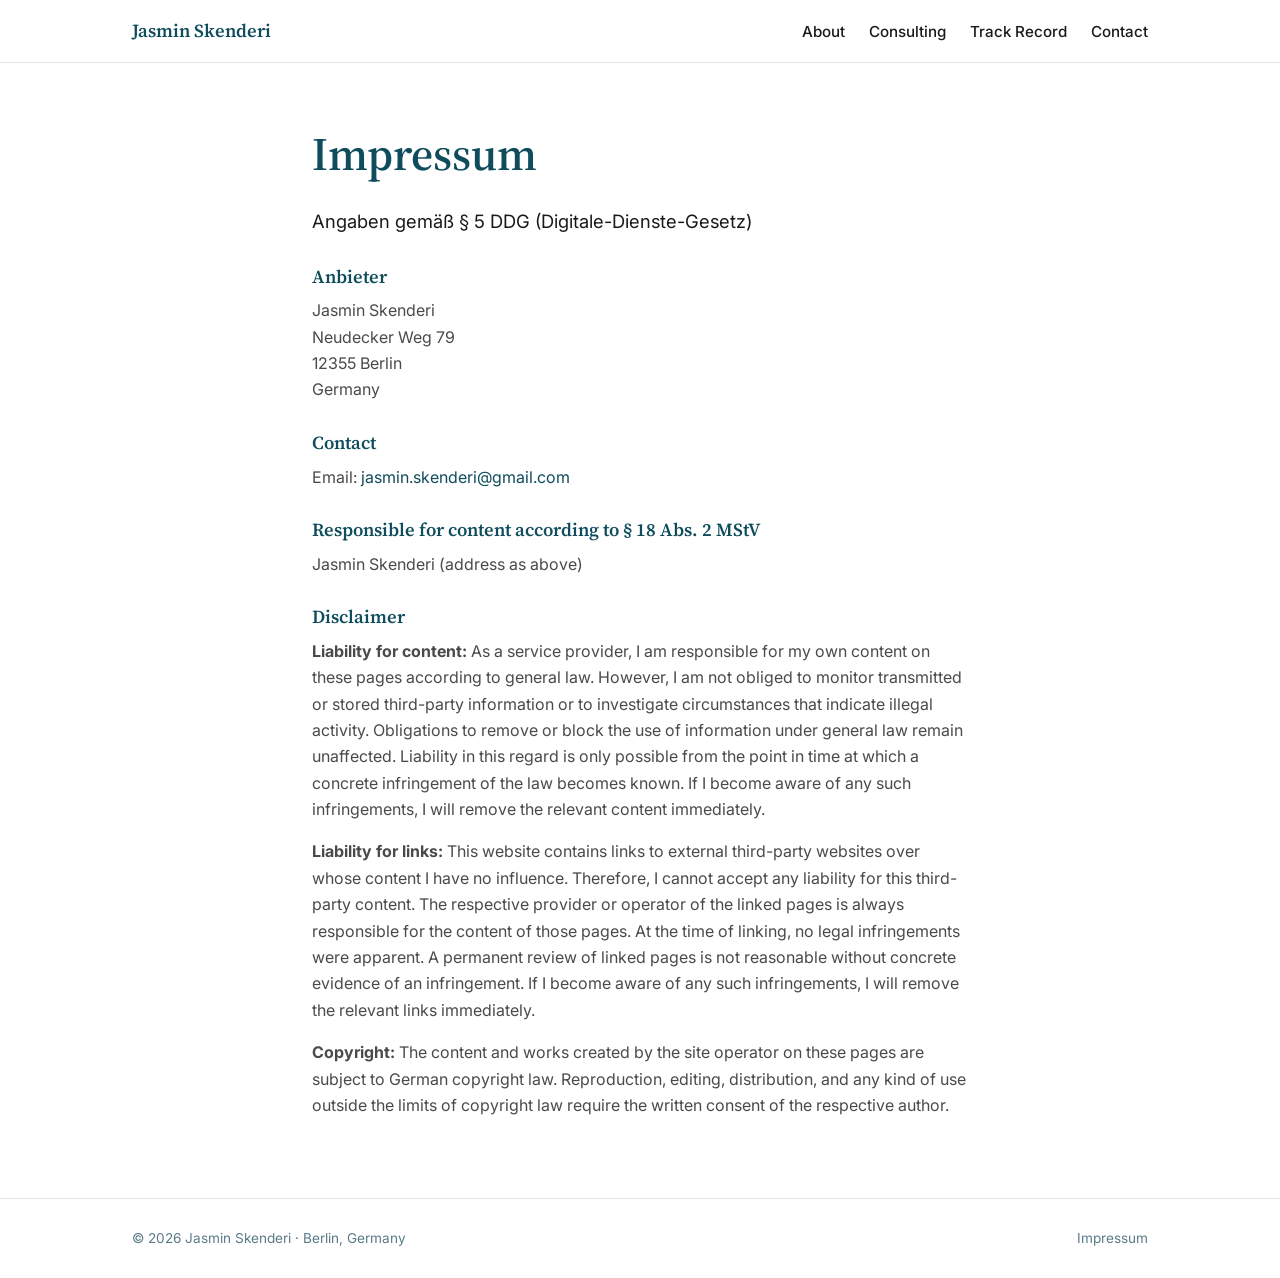
==== impressum.html @ f7e4e751 "Add Impressum page and working contact form - Impressum: required legal notice under German DDG (for" ====
<!DOCTYPE html>
<html lang="en">
<head>
<meta charset="UTF-8">
<meta name="viewport" content="width=device-width, initial-scale=1.0">
<title>Impressum — Jasmin Skenderi</title>
<meta name="robots" content="noindex">
<link rel="preconnect" href="https://fonts.googleapis.com">
<link rel="preconnect" href="https://fonts.gstatic.com" crossorigin>
<link href="https://fonts.googleapis.com/css2?family=Source+Serif+4:wght@500;600;700&family=Inter:wght@400;500;600;700&display=swap" rel="stylesheet">
<link rel="stylesheet" href="style.css">
</head>
<body>

<header class="site-header">
  <div class="wrap header-inner">
    <a href="index.html" class="brand">Jasmin Skenderi</a>
    <nav class="nav">
      <a href="index.html#about">About</a>
      <a href="index.html#services">Consulting</a>
      <a href="index.html#track-record">Track Record</a>
      <a href="index.html#contact">Contact</a>
    </nav>
  </div>
</header>

<main>
  <section class="section">
    <div class="wrap legal-wrap">
      <h1>Impressum</h1>
      <p class="lede">Angaben gem&auml;&szlig; &sect; 5 DDG (Digitale-Dienste-Gesetz)</p>

      <h3>Anbieter</h3>
      <p>
        Jasmin Skenderi<br>
        Neudecker Weg 79<br>
        12355 Berlin<br>
        Germany
      </p>

      <h3>Contact</h3>
      <p>
        Email: <a href="mailto:jasmin.skenderi@gmail.com">jasmin.skenderi@gmail.com</a>
      </p>

      <h3>Responsible for content according to &sect; 18 Abs. 2 MStV</h3>
      <p>Jasmin Skenderi (address as above)</p>

      <h3>Disclaimer</h3>
      <p><strong>Liability for content:</strong> As a service provider, I am responsible for my own content on these pages according to general law. However, I am not obliged to monitor transmitted or stored third-party information or to investigate circumstances that indicate illegal activity. Obligations to remove or block the use of information under general law remain unaffected. Liability in this regard is only possible from the point in time at which a concrete infringement of the law becomes known. If I become aware of any such infringements, I will remove the relevant content immediately.</p>
      <p><strong>Liability for links:</strong> This website contains links to external third-party websites over whose content I have no influence. Therefore, I cannot accept any liability for this third-party content. The respective provider or operator of the linked pages is always responsible for the content of those pages. At the time of linking, no legal infringements were apparent. A permanent review of linked pages is not reasonable without concrete evidence of an infringement. If I become aware of any such infringements, I will remove the relevant links immediately.</p>
      <p><strong>Copyright:</strong> The content and works created by the site operator on these pages are subject to German copyright law. Reproduction, editing, distribution, and any kind of use outside the limits of copyright law require the written consent of the respective author.</p>
    </div>
  </section>
</main>

<footer class="site-footer">
  <div class="wrap footer-inner">
    <p>&copy; <span id="year"></span> Jasmin Skenderi &middot; Berlin, Germany</p>
    <a href="impressum.html">Impressum</a>
  </div>
</footer>

<script>
  document.getElementById('year').textContent = new Date().getFullYear();
</script>

</body>
</html>
---- style.css ----
:root {
  --accent: #0F4C5C;
  --accent-light: #5B7B8A;
  --accent-pale: #EAF1F2;
  --ink: #1A1A1A;
  --ink-soft: #4A4A4A;
  --bg: #FFFFFF;
  --bg-alt: #F7F9FA;
  --rule: #DCE4E6;
  --serif: 'Source Serif 4', Georgia, serif;
  --sans: 'Inter', -apple-system, BlinkMacSystemFont, 'Segoe UI', sans-serif;
}

* { box-sizing: border-box; }

html { scroll-behavior: smooth; }

body {
  margin: 0;
  font-family: var(--sans);
  color: var(--ink);
  background: var(--bg);
  line-height: 1.65;
}

.wrap {
  max-width: 1080px;
  margin: 0 auto;
  padding: 0 32px;
}

img { max-width: 100%; display: block; }

a { color: var(--accent); text-decoration: none; }
a:hover { text-decoration: underline; }

h1, h2, h3 {
  font-family: var(--serif);
  color: var(--accent);
  line-height: 1.2;
  margin: 0 0 0.5em;
}

h1 { font-size: clamp(2rem, 4vw, 2.9rem); font-weight: 600; }
h2 { font-size: clamp(1.5rem, 3vw, 2rem); font-weight: 600; margin-bottom: 1em; }
h3 { font-size: 1.15rem; font-weight: 600; }

p { margin: 0 0 1em; color: var(--ink-soft); }
p.lede { font-size: 1.15rem; color: var(--ink); }

/* Header */
.site-header {
  position: sticky;
  top: 0;
  background: rgba(255,255,255,0.92);
  backdrop-filter: blur(6px);
  border-bottom: 1px solid var(--rule);
  z-index: 10;
}
.header-inner {
  display: flex;
  flex-wrap: wrap;
  align-items: center;
  justify-content: space-between;
  row-gap: 8px;
  padding-top: 16px;
  padding-bottom: 16px;
}
.brand {
  font-family: var(--serif);
  font-weight: 600;
  font-size: 1.15rem;
  color: var(--accent);
}
.brand:hover { text-decoration: none; }
.nav {
  display: flex;
  flex-wrap: wrap;
  gap: 8px 24px;
}
.nav a {
  color: var(--ink);
  font-size: 0.95rem;
  font-weight: 500;
}
.nav a:hover { color: var(--accent); text-decoration: none; }

/* Hero */
.hero { padding: 72px 0 64px; }
.hero-inner {
  display: grid;
  grid-template-columns: 1.4fr 1fr;
  gap: 56px;
  align-items: center;
}
.eyebrow {
  text-transform: uppercase;
  letter-spacing: 0.08em;
  font-size: 0.8rem;
  font-weight: 600;
  color: var(--accent-light);
  margin-bottom: 14px;
}
.hero-sub { font-size: 1.08rem; margin-top: 20px; }
.hero-photo img {
  border-radius: 16px;
  box-shadow: 0 12px 32px rgba(15, 76, 92, 0.18);
}

.cta-row { display: flex; gap: 14px; margin-top: 28px; flex-wrap: wrap; }
.btn {
  display: inline-block;
  padding: 12px 24px;
  border-radius: 8px;
  font-weight: 600;
  font-size: 0.95rem;
}
.btn:hover { text-decoration: none; }
.btn-primary {
  background: var(--accent);
  color: #fff;
}
.btn-primary:hover { background: #0c3c48; }
.btn-secondary {
  background: transparent;
  color: var(--accent);
  border: 1.5px solid var(--accent);
}
.btn-secondary:hover { background: var(--accent-pale); }

/* Sections */
.section { padding: 64px 0; }
.section-alt { background: var(--bg-alt); }

/* Services cards */
.cards {
  display: grid;
  grid-template-columns: repeat(auto-fit, minmax(260px, 1fr));
  gap: 24px;
}
.card {
  background: #fff;
  border: 1px solid var(--rule);
  border-radius: 12px;
  padding: 28px;
}
.card h3 { color: var(--accent); }
.card p { margin-bottom: 0; font-size: 0.96rem; }

/* Stats */
.stats {
  display: grid;
  grid-template-columns: repeat(auto-fit, minmax(200px, 1fr));
  gap: 32px;
}
.stat { text-align: left; }
.stat-num {
  display: block;
  font-family: var(--serif);
  font-size: 2.6rem;
  font-weight: 700;
  color: var(--accent);
  line-height: 1;
  margin-bottom: 8px;
}
.stat-label { color: var(--ink-soft); font-size: 0.95rem; }

/* Contact */
.contact-wrap { text-align: left; }
.contact-form {
  margin-top: 32px;
  max-width: 560px;
  display: flex;
  flex-direction: column;
  gap: 18px;
}
.form-row {
  display: grid;
  grid-template-columns: 1fr 1fr;
  gap: 18px;
}
.contact-form label {
  display: flex;
  flex-direction: column;
  gap: 6px;
  font-size: 0.9rem;
  font-weight: 600;
  color: var(--ink);
}
.contact-form input,
.contact-form textarea {
  font-family: var(--sans);
  font-size: 0.95rem;
  font-weight: 400;
  padding: 10px 12px;
  border: 1.5px solid var(--rule);
  border-radius: 8px;
  background: #fff;
  color: var(--ink);
  resize: vertical;
}
.contact-form input:focus,
.contact-form textarea:focus {
  outline: none;
  border-color: var(--accent-light);
}
.contact-form button { align-self: flex-start; border: none; cursor: pointer; }
.contact-alt { margin-top: 32px; margin-bottom: 0; font-size: 0.9rem; }
.contact-links { display: flex; gap: 14px; margin-top: 10px; flex-wrap: wrap; }

@media (max-width: 600px) {
  .form-row { grid-template-columns: 1fr; }
}

/* Legal pages */
.legal-wrap { max-width: 720px; }
.legal-wrap h3 { margin-top: 1.6em; }

/* Footer */
.site-footer {
  border-top: 1px solid var(--rule);
  padding: 28px 0;
}
.footer-inner {
  display: flex;
  justify-content: space-between;
  align-items: center;
  flex-wrap: wrap;
  gap: 8px;
}
.site-footer p { margin: 0; font-size: 0.85rem; color: var(--accent-light); }
.site-footer a { font-size: 0.85rem; color: var(--accent-light); }

/* Responsive */
@media (max-width: 760px) {
  .hero-inner { grid-template-columns: 1fr; }
  .hero-photo { max-width: 220px; margin: 0 auto; }
  .nav { gap: 6px 14px; }
  .nav a { font-size: 0.88rem; }
}
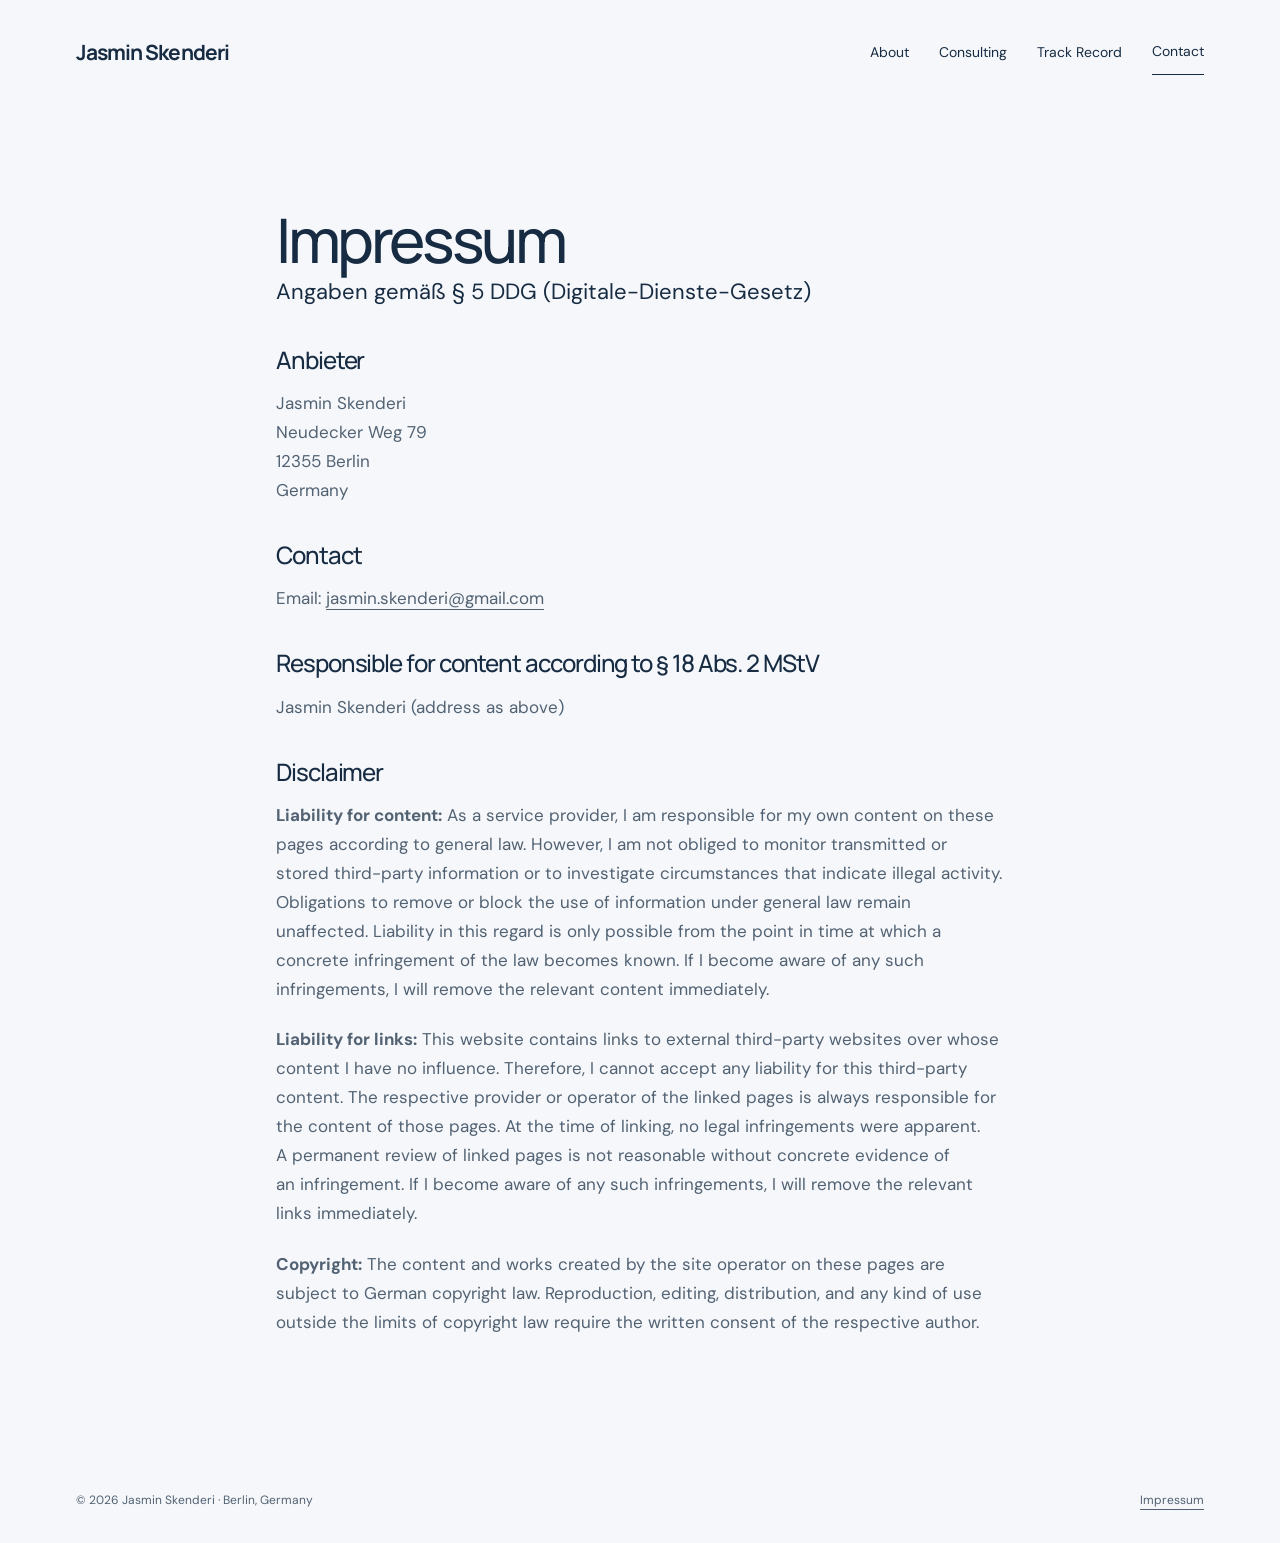
==== commit 4f4c6ad3: "Redesign consulting website and remove homepage email link" ====
--- a/impressum.html
+++ b/impressum.html
@@ -3,19 +3,21 @@
 <head>
 <meta charset="UTF-8">
 <meta name="viewport" content="width=device-width, initial-scale=1.0">
+<meta name="theme-color" content="#f5f7fa">
 <title>Impressum — Jasmin Skenderi</title>
 <meta name="robots" content="noindex">
 <link rel="preconnect" href="https://fonts.googleapis.com">
 <link rel="preconnect" href="https://fonts.gstatic.com" crossorigin>
-<link href="https://fonts.googleapis.com/css2?family=Source+Serif+4:wght@500;600;700&family=Inter:wght@400;500;600;700&display=swap" rel="stylesheet">
+<link href="https://fonts.googleapis.com/css2?family=DM+Sans:wght@400;500;600;700&family=Manrope:wght@400;500;600;700&display=swap" rel="stylesheet">
 <link rel="stylesheet" href="style.css">
 </head>
 <body>
+<a class="skip-link" href="#main">Skip to content</a>
 
 <header class="site-header">
   <div class="wrap header-inner">
     <a href="index.html" class="brand">Jasmin Skenderi</a>
-    <nav class="nav">
+    <nav class="nav" aria-label="Main navigation">
       <a href="index.html#about">About</a>
       <a href="index.html#services">Consulting</a>
       <a href="index.html#track-record">Track Record</a>
@@ -24,13 +26,13 @@
   </div>
 </header>
 
-<main>
+<main id="main">
   <section class="section">
     <div class="wrap legal-wrap">
       <h1>Impressum</h1>
       <p class="lede">Angaben gem&auml;&szlig; &sect; 5 DDG (Digitale-Dienste-Gesetz)</p>
 
-      <h3>Anbieter</h3>
+      <h2>Anbieter</h2>
       <p>
         Jasmin Skenderi<br>
         Neudecker Weg 79<br>
@@ -38,15 +40,15 @@
         Germany
       </p>
 
-      <h3>Contact</h3>
+      <h2>Contact</h2>
       <p>
         Email: <a href="mailto:jasmin.skenderi@gmail.com">jasmin.skenderi@gmail.com</a>
       </p>
 
-      <h3>Responsible for content according to &sect; 18 Abs. 2 MStV</h3>
+      <h2>Responsible for content according to &sect; 18 Abs. 2 MStV</h2>
       <p>Jasmin Skenderi (address as above)</p>
 
-      <h3>Disclaimer</h3>
+      <h2>Disclaimer</h2>
       <p><strong>Liability for content:</strong> As a service provider, I am responsible for my own content on these pages according to general law. However, I am not obliged to monitor transmitted or stored third-party information or to investigate circumstances that indicate illegal activity. Obligations to remove or block the use of information under general law remain unaffected. Liability in this regard is only possible from the point in time at which a concrete infringement of the law becomes known. If I become aware of any such infringements, I will remove the relevant content immediately.</p>
       <p><strong>Liability for links:</strong> This website contains links to external third-party websites over whose content I have no influence. Therefore, I cannot accept any liability for this third-party content. The respective provider or operator of the linked pages is always responsible for the content of those pages. At the time of linking, no legal infringements were apparent. A permanent review of linked pages is not reasonable without concrete evidence of an infringement. If I become aware of any such infringements, I will remove the relevant links immediately.</p>
       <p><strong>Copyright:</strong> The content and works created by the site operator on these pages are subject to German copyright law. Reproduction, editing, distribution, and any kind of use outside the limits of copyright law require the written consent of the respective author.</p>
--- a/style.css
+++ b/style.css
@@ -1,240 +1,6 @@
-:root {
-  --accent: #0F4C5C;
-  --accent-light: #5B7B8A;
-  --accent-pale: #EAF1F2;
-  --ink: #1A1A1A;
-  --ink-soft: #4A4A4A;
-  --bg: #FFFFFF;
-  --bg-alt: #F7F9FA;
-  --rule: #DCE4E6;
-  --serif: 'Source Serif 4', Georgia, serif;
-  --sans: 'Inter', -apple-system, BlinkMacSystemFont, 'Segoe UI', sans-serif;
-}
-
-* { box-sizing: border-box; }
-
-html { scroll-behavior: smooth; }
-
-body {
-  margin: 0;
-  font-family: var(--sans);
-  color: var(--ink);
-  background: var(--bg);
-  line-height: 1.65;
-}
-
-.wrap {
-  max-width: 1080px;
-  margin: 0 auto;
-  padding: 0 32px;
-}
-
-img { max-width: 100%; display: block; }
-
-a { color: var(--accent); text-decoration: none; }
-a:hover { text-decoration: underline; }
-
-h1, h2, h3 {
-  font-family: var(--serif);
-  color: var(--accent);
-  line-height: 1.2;
-  margin: 0 0 0.5em;
-}
-
-h1 { font-size: clamp(2rem, 4vw, 2.9rem); font-weight: 600; }
-h2 { font-size: clamp(1.5rem, 3vw, 2rem); font-weight: 600; margin-bottom: 1em; }
-h3 { font-size: 1.15rem; font-weight: 600; }
-
-p { margin: 0 0 1em; color: var(--ink-soft); }
-p.lede { font-size: 1.15rem; color: var(--ink); }
-
-/* Header */
-.site-header {
-  position: sticky;
-  top: 0;
-  background: rgba(255,255,255,0.92);
-  backdrop-filter: blur(6px);
-  border-bottom: 1px solid var(--rule);
-  z-index: 10;
-}
-.header-inner {
-  display: flex;
-  flex-wrap: wrap;
-  align-items: center;
-  justify-content: space-between;
-  row-gap: 8px;
-  padding-top: 16px;
-  padding-bottom: 16px;
-}
-.brand {
-  font-family: var(--serif);
-  font-weight: 600;
-  font-size: 1.15rem;
-  color: var(--accent);
-}
-.brand:hover { text-decoration: none; }
-.nav {
-  display: flex;
-  flex-wrap: wrap;
-  gap: 8px 24px;
-}
-.nav a {
-  color: var(--ink);
-  font-size: 0.95rem;
-  font-weight: 500;
-}
-.nav a:hover { color: var(--accent); text-decoration: none; }
-
-/* Hero */
-.hero { padding: 72px 0 64px; }
-.hero-inner {
-  display: grid;
-  grid-template-columns: 1.4fr 1fr;
-  gap: 56px;
-  align-items: center;
-}
-.eyebrow {
-  text-transform: uppercase;
-  letter-spacing: 0.08em;
-  font-size: 0.8rem;
-  font-weight: 600;
-  color: var(--accent-light);
-  margin-bottom: 14px;
-}
-.hero-sub { font-size: 1.08rem; margin-top: 20px; }
-.hero-photo img {
-  border-radius: 16px;
-  box-shadow: 0 12px 32px rgba(15, 76, 92, 0.18);
-}
-
-.cta-row { display: flex; gap: 14px; margin-top: 28px; flex-wrap: wrap; }
-.btn {
-  display: inline-block;
-  padding: 12px 24px;
-  border-radius: 8px;
-  font-weight: 600;
-  font-size: 0.95rem;
-}
-.btn:hover { text-decoration: none; }
-.btn-primary {
-  background: var(--accent);
-  color: #fff;
-}
-.btn-primary:hover { background: #0c3c48; }
-.btn-secondary {
-  background: transparent;
-  color: var(--accent);
-  border: 1.5px solid var(--accent);
-}
-.btn-secondary:hover { background: var(--accent-pale); }
-
-/* Sections */
-.section { padding: 64px 0; }
-.section-alt { background: var(--bg-alt); }
-
-/* Services cards */
-.cards {
-  display: grid;
-  grid-template-columns: repeat(auto-fit, minmax(260px, 1fr));
-  gap: 24px;
-}
-.card {
-  background: #fff;
-  border: 1px solid var(--rule);
-  border-radius: 12px;
-  padding: 28px;
-}
-.card h3 { color: var(--accent); }
-.card p { margin-bottom: 0; font-size: 0.96rem; }
-
-/* Stats */
-.stats {
-  display: grid;
-  grid-template-columns: repeat(auto-fit, minmax(200px, 1fr));
-  gap: 32px;
-}
-.stat { text-align: left; }
-.stat-num {
-  display: block;
-  font-family: var(--serif);
-  font-size: 2.6rem;
-  font-weight: 700;
-  color: var(--accent);
-  line-height: 1;
-  margin-bottom: 8px;
-}
-.stat-label { color: var(--ink-soft); font-size: 0.95rem; }
-
-/* Contact */
-.contact-wrap { text-align: left; }
-.contact-form {
-  margin-top: 32px;
-  max-width: 560px;
-  display: flex;
-  flex-direction: column;
-  gap: 18px;
-}
-.form-row {
-  display: grid;
-  grid-template-columns: 1fr 1fr;
-  gap: 18px;
-}
-.contact-form label {
-  display: flex;
-  flex-direction: column;
-  gap: 6px;
-  font-size: 0.9rem;
-  font-weight: 600;
-  color: var(--ink);
-}
-.contact-form input,
-.contact-form textarea {
-  font-family: var(--sans);
-  font-size: 0.95rem;
-  font-weight: 400;
-  padding: 10px 12px;
-  border: 1.5px solid var(--rule);
-  border-radius: 8px;
-  background: #fff;
-  color: var(--ink);
-  resize: vertical;
-}
-.contact-form input:focus,
-.contact-form textarea:focus {
-  outline: none;
-  border-color: var(--accent-light);
-}
-.contact-form button { align-self: flex-start; border: none; cursor: pointer; }
-.contact-alt { margin-top: 32px; margin-bottom: 0; font-size: 0.9rem; }
-.contact-links { display: flex; gap: 14px; margin-top: 10px; flex-wrap: wrap; }
-
-@media (max-width: 600px) {
-  .form-row { grid-template-columns: 1fr; }
-}
-
-/* Legal pages */
-.legal-wrap { max-width: 720px; }
-.legal-wrap h3 { margin-top: 1.6em; }
-
-/* Footer */
-.site-footer {
-  border-top: 1px solid var(--rule);
-  padding: 28px 0;
-}
-.footer-inner {
-  display: flex;
-  justify-content: space-between;
-  align-items: center;
-  flex-wrap: wrap;
-  gap: 8px;
-}
-.site-footer p { margin: 0; font-size: 0.85rem; color: var(--accent-light); }
-.site-footer a { font-size: 0.85rem; color: var(--accent-light); }
-
-/* Responsive */
-@media (max-width: 760px) {
-  .hero-inner { grid-template-columns: 1fr; }
-  .hero-photo { max-width: 220px; margin: 0 auto; }
-  .nav { gap: 6px 14px; }
-  .nav a { font-size: 0.88rem; }
-}
+:root{--ink:#172c43;--muted:#526273;--blue:#254f9b;--paper:#f5f7fa;--line:#cbd4df;--sans:'DM Sans',sans-serif;--display:'Manrope',sans-serif;color-scheme:light}
+*{box-sizing:border-box}html{scroll-behavior:smooth;scroll-padding-top:32px}body{margin:0;background:var(--paper);color:var(--ink);font-family:var(--sans);font-size:17px;line-height:1.7;-webkit-tap-highlight-color:#cbd4df}.wrap{width:min(1240px,100%);margin:auto;padding-inline:56px}a{color:inherit;text-underline-offset:5px}a:hover{color:var(--blue)}button,a,input,textarea{touch-action:manipulation}:focus-visible{outline:3px solid var(--blue);outline-offset:5px}.skip-link{position:absolute;left:16px;top:-100px;padding:12px;background:white;z-index:100}.skip-link:focus{top:12px}h1,h2,h3{font-family:var(--display);line-height:1.15;font-weight:500;margin:0;text-wrap:balance}h1{font-size:clamp(42px,4.8vw,68px);letter-spacing:-.055em}h2{font-size:clamp(32px,3.4vw,46px);letter-spacing:-.045em}h3{font-size:22px;letter-spacing:-.025em}p{margin:0 0 22px;color:var(--muted);text-wrap:pretty}img{max-width:100%;display:block}.site-header{padding:30px 0}.header-inner{display:flex;justify-content:space-between;align-items:center;gap:24px}.brand{font-family:var(--display);font-size:21px;font-weight:700;text-decoration:none;letter-spacing:-.045em}.nav{display:flex;gap:30px;align-items:center}.nav a{text-decoration:none;font-size:14px;padding:10px 0}.nav a:last-child{border-bottom:1px solid var(--ink)}.hero{padding:62px 0 58px}.hero-inner{display:grid;grid-template-columns:1.65fr 1fr;gap:50px;align-items:center}.eyebrow{font-size:15px;color:var(--blue);margin-bottom:26px}.hero-sub{max-width:490px;font-size:19px;line-height:1.65;margin-top:28px}.hero-photo{margin:0;position:relative}.hero-photo img{width:100%;height:auto;border-radius:3px 3px 75px 3px}.portrait-caption{font-size:12px;line-height:1.5;margin:15px 0 0;color:var(--muted)}.cta-row{display:flex;align-items:center;flex-wrap:wrap;gap:26px;margin-top:32px}.btn{display:inline-flex;align-items:center;justify-content:center;min-height:48px;padding:12px 22px;font:500 15px var(--sans);text-decoration:none;border-radius:4px;cursor:pointer}.btn-primary{background:var(--blue);color:white;border:1px solid var(--blue)}.btn-primary:hover{background:var(--ink);color:white;border-color:var(--ink)}.btn-secondary{padding-inline:0;border-radius:0;border-bottom:1px solid var(--line)}.btn-secondary:hover{border-color:var(--blue)}.experience-strip{display:flex;gap:40px;padding-top:24px;padding-bottom:24px;border-top:1px solid var(--line);border-bottom:1px solid var(--line)}.experience-strip p{font-size:13px;margin:0;flex:1;color:var(--ink)}.experience-strip p:last-child{flex:1.6}.section{padding:100px 0}.section h2{margin-bottom:32px}.section-alt{background:#fff}#about>.wrap{display:grid;grid-template-columns:1fr 1.7fr;column-gap:70px}#about h2{grid-row:1/4}#about p{max-width:690px}.lede{font-size:22px;line-height:1.55;color:var(--ink)}.section-intro{max-width:520px;margin-bottom:48px}.cards{display:grid;grid-template-columns:1fr 1fr;column-gap:64px}.card{padding:28px 0 32px;border-top:1px solid var(--line)}.card h3{margin-bottom:16px}.card p{margin:0;font-size:16px;max-width:480px}.stats{display:grid;grid-template-columns:repeat(4,1fr);gap:40px;margin-top:45px}.stat-num{display:block;font-family:var(--display);font-size:44px;letter-spacing:-.05em;font-variant-numeric:tabular-nums;margin-bottom:12px}.stat-label{display:block;font-size:14px;line-height:1.65;color:var(--muted);max-width:220px}#contact{background:#e6ecf4}.contact-wrap{display:grid;grid-template-columns:1fr 1fr;gap:0 80px}.contact-wrap>h2{grid-column:1;grid-row:1}.contact-wrap>p:not(.contact-alt){grid-column:1;grid-row:2;max-width:420px}.contact-form{grid-column:2;grid-row:1/6;display:flex;flex-direction:column;gap:22px}.form-row{display:grid;grid-template-columns:1fr 1fr;gap:20px}.contact-form label{display:flex;flex-direction:column;gap:8px;font-size:14px}.contact-form input,.contact-form textarea{width:100%;min-width:0;background:#f5f7fa;border:1px solid #9aaabd;border-radius:4px;padding:12px;font:16px var(--sans);color:var(--ink);resize:vertical}.contact-form button{align-self:flex-start}.contact-alt{grid-column:1;margin:20px 0 4px;font-size:13px}.contact-links{grid-column:1;display:flex;flex-direction:column;align-items:flex-start}.contact-links a{font-size:14px;min-height:40px;padding-block:8px;overflow-wrap:anywhere;max-width:100%}.site-footer{padding:32px 0}.footer-inner{display:flex;justify-content:space-between;gap:20px;align-items:center}.site-footer p,.site-footer a{font-size:12px;margin:0;color:var(--muted)}.legal-wrap{max-width:840px}.legal-wrap h2{font-size:24px;margin-top:36px;margin-bottom:16px}.legal-wrap p{overflow-wrap:anywhere}
+@media(min-width:1500px){.hero{padding-top:90px;padding-bottom:80px}}
+@media(max-width:900px){.wrap{padding-inline:32px}.hero-inner{gap:30px;grid-template-columns:1.4fr 1fr}h1{font-size:46px}.hero-sub{font-size:17px}.nav{gap:20px}#about>.wrap{column-gap:36px}.contact-wrap{column-gap:40px}.stats{gap:24px}}
+@media(max-width:640px){.wrap{padding-inline:24px}.site-header{padding:20px 0}.header-inner{align-items:flex-start;flex-direction:column;gap:10px}.nav{gap:22px;flex-wrap:wrap}.nav a{font-size:13px}.hero{padding:30px 0 36px}.hero-inner{grid-template-columns:1fr;gap:36px}h1{font-size:clamp(39px,9.5vw,58px)}.eyebrow{font-size:13px;margin-bottom:20px}.hero-sub{font-size:18px}.hero-photo{max-width:310px;width:85%;justify-self:end}.hero-photo img{border-bottom-right-radius:55px}.experience-strip{gap:16px;flex-direction:column;padding-block:22px}.experience-strip p{font-size:13px}.section{padding:62px 0}#about>.wrap{display:block}.lede{font-size:20px}.cards{grid-template-columns:1fr}.card{padding-block:24px}.stats{grid-template-columns:1fr 1fr;gap:30px 24px}.stat-num{font-size:38px}.contact-wrap{display:flex;flex-direction:column}.contact-form{margin-top:24px;order:2}.contact-alt{margin-top:16px}.contact-links{margin-bottom:12px}.form-row{grid-template-columns:1fr}.footer-inner{align-items:flex-start;flex-direction:column;gap:12px}}
+@media(prefers-reduced-motion:reduce){html{scroll-behavior:auto}}
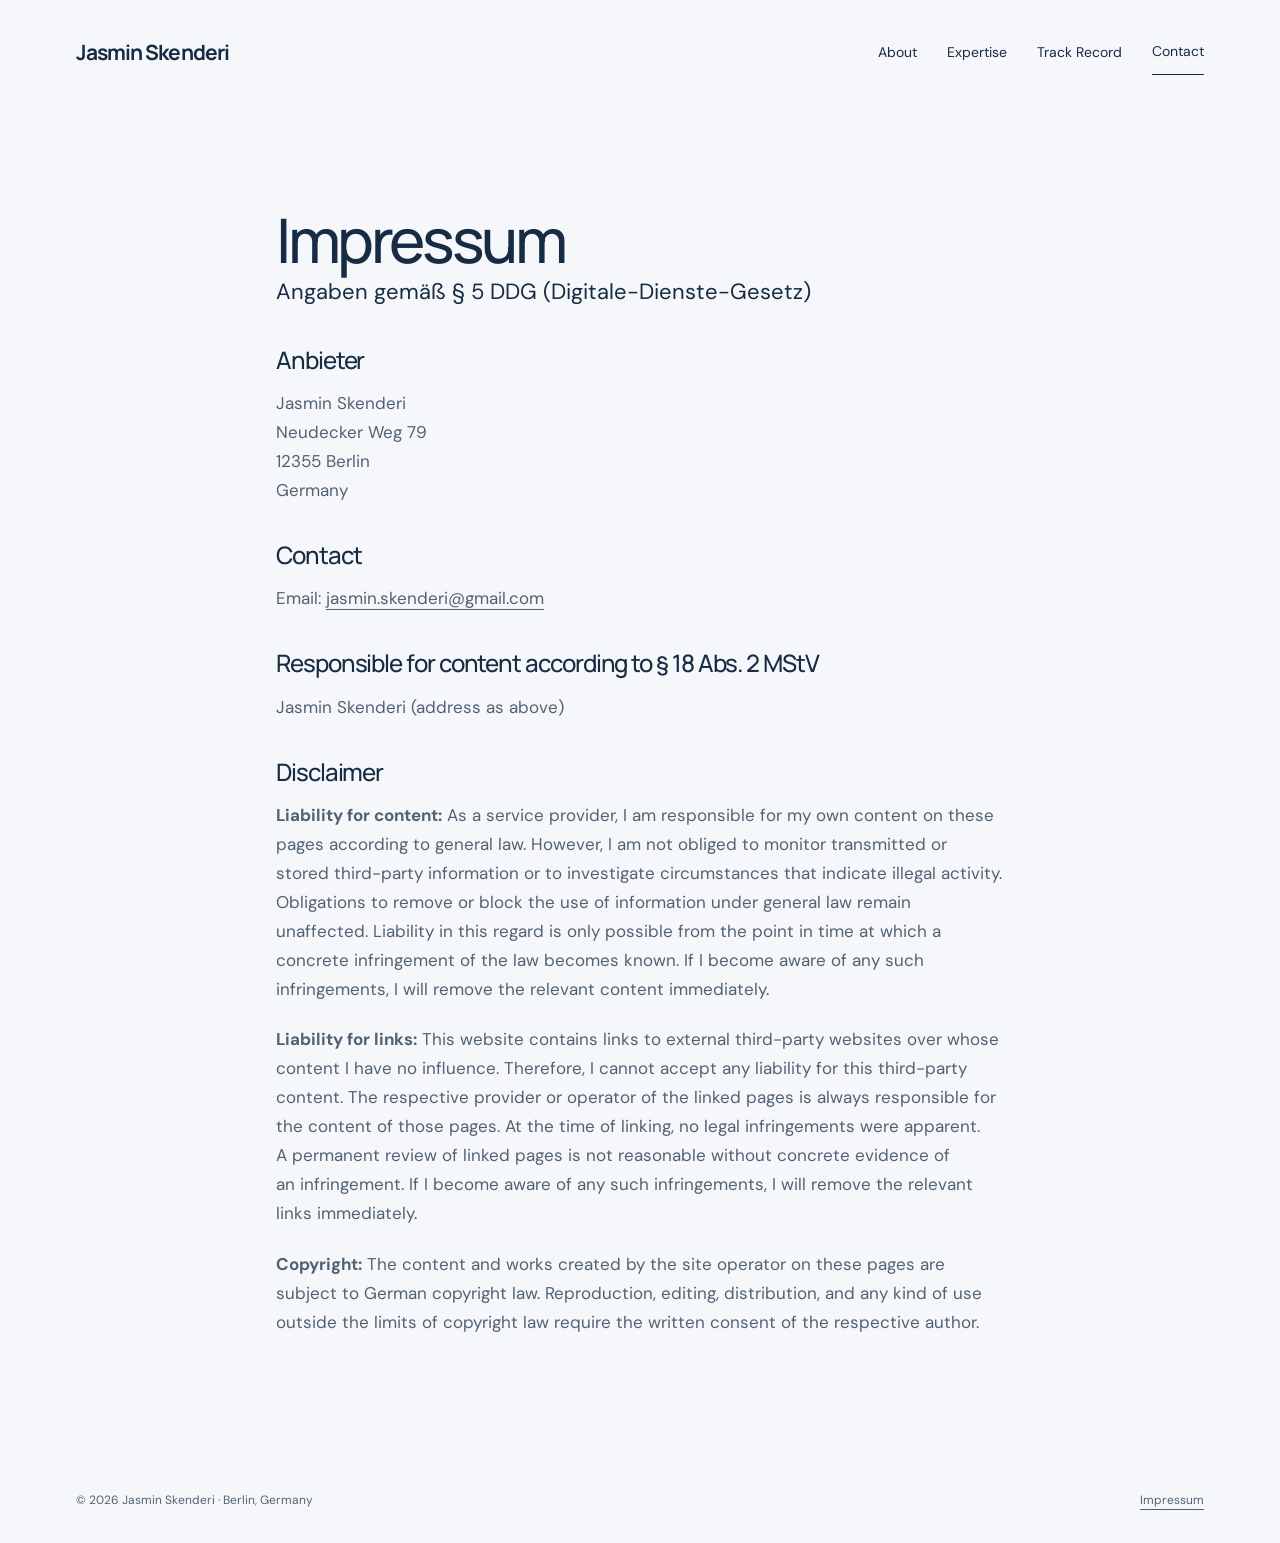
==== commit 133fe31c: "Reposition site from consultant to technology executive Jasmin is looking for a permanent role, and " ====
--- a/impressum.html
+++ b/impressum.html
@@ -4,6 +4,7 @@
 <meta charset="UTF-8">
 <meta name="viewport" content="width=device-width, initial-scale=1.0">
 <meta name="theme-color" content="#f5f7fa">
+<link rel="icon" type="image/svg+xml" href="assets/favicon.svg">
 <title>Impressum — Jasmin Skenderi</title>
 <meta name="robots" content="noindex">
 <link rel="preconnect" href="https://fonts.googleapis.com">
@@ -19,7 +20,7 @@
     <a href="index.html" class="brand">Jasmin Skenderi</a>
     <nav class="nav" aria-label="Main navigation">
       <a href="index.html#about">About</a>
-      <a href="index.html#services">Consulting</a>
+      <a href="index.html#services">Expertise</a>
       <a href="index.html#track-record">Track Record</a>
       <a href="index.html#contact">Contact</a>
     </nav>
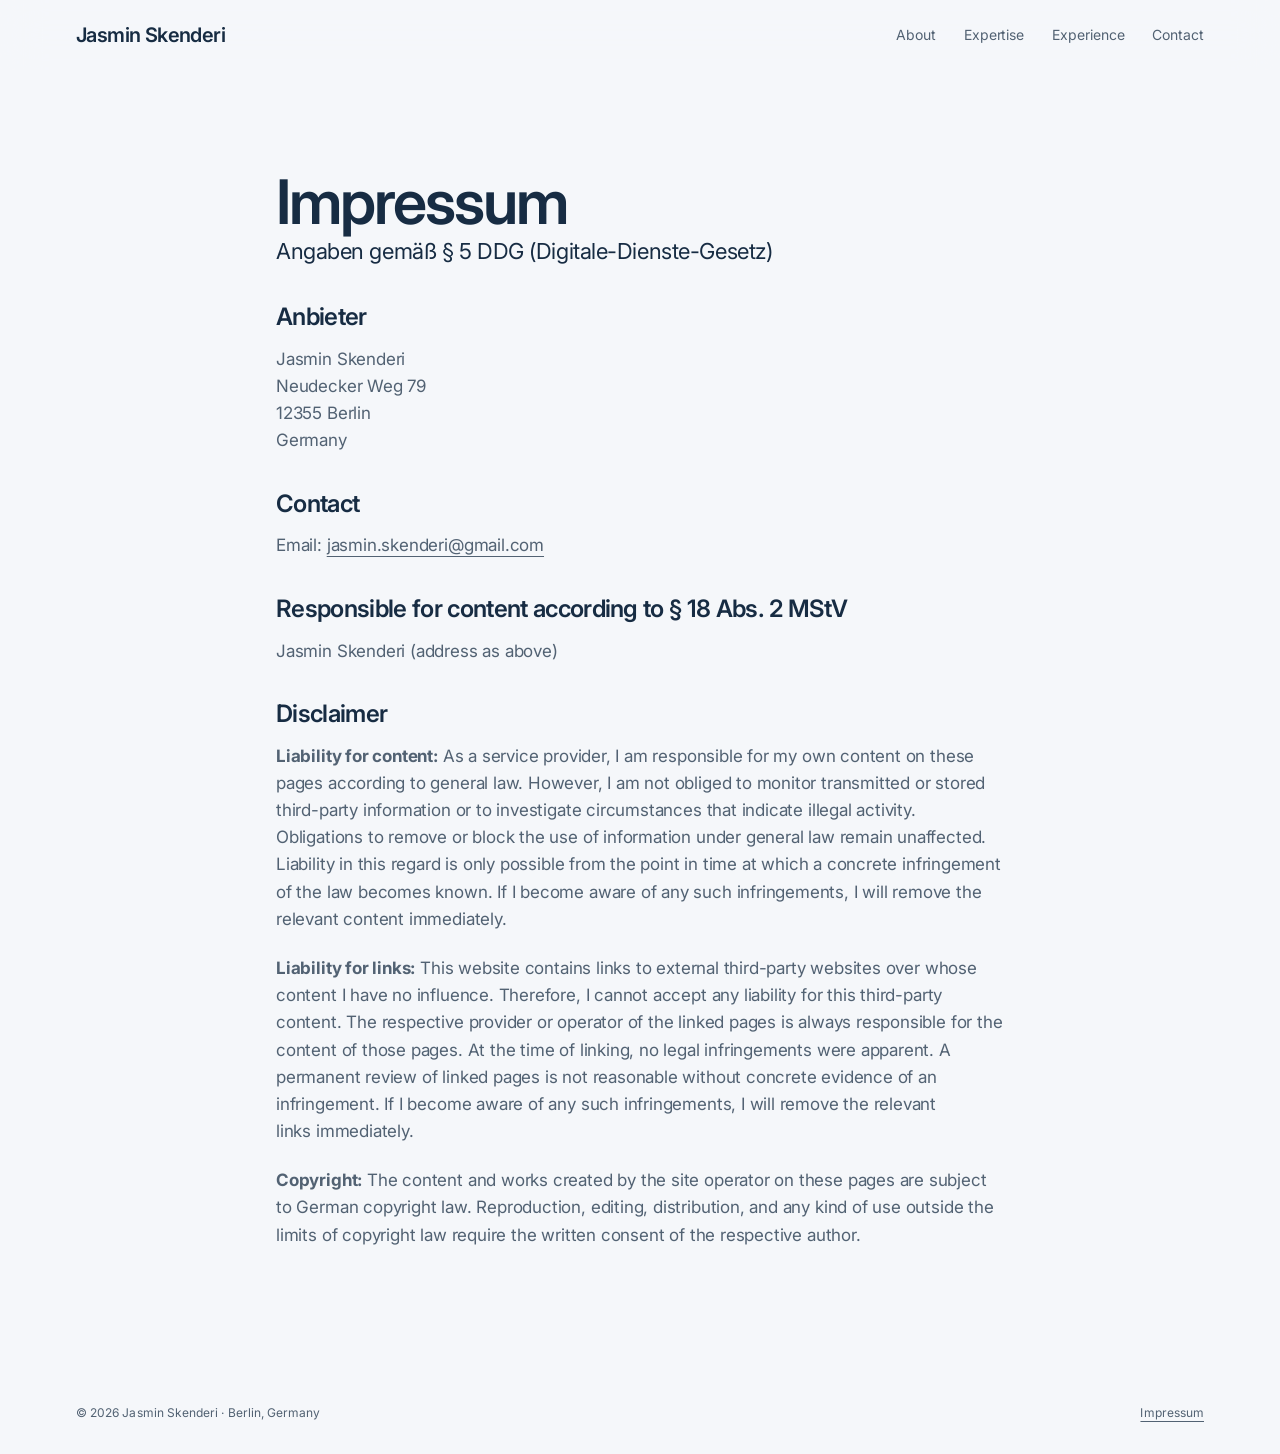
==== commit a7df5ff9: "Apply an Apple-style design refinement to the site Keeps the existing layout, palette, and copy, and" ====
--- a/impressum.html
+++ b/impressum.html
@@ -3,13 +3,14 @@
 <head>
 <meta charset="UTF-8">
 <meta name="viewport" content="width=device-width, initial-scale=1.0">
-<meta name="theme-color" content="#f5f7fa">
+<meta name="theme-color" content="#f5f7fa" media="(prefers-color-scheme: light)">
+<meta name="theme-color" content="#0e1621" media="(prefers-color-scheme: dark)">
 <link rel="icon" type="image/svg+xml" href="assets/favicon.svg">
-<title>Impressum — Jasmin Skenderi</title>
+<title>Impressum | Jasmin Skenderi</title>
 <meta name="robots" content="noindex">
 <link rel="preconnect" href="https://fonts.googleapis.com">
 <link rel="preconnect" href="https://fonts.gstatic.com" crossorigin>
-<link href="https://fonts.googleapis.com/css2?family=DM+Sans:wght@400;500;600;700&family=Manrope:wght@400;500;600;700&display=swap" rel="stylesheet">
+<link href="https://fonts.googleapis.com/css2?family=Inter:opsz,wght@14..32,400..700&display=swap" rel="stylesheet">
 <link rel="stylesheet" href="style.css">
 </head>
 <body>
@@ -21,7 +22,7 @@
     <nav class="nav" aria-label="Main navigation">
       <a href="index.html#about">About</a>
       <a href="index.html#services">Expertise</a>
-      <a href="index.html#track-record">Track Record</a>
+      <a href="index.html#track-record">Experience</a>
       <a href="index.html#contact">Contact</a>
     </nav>
   </div>
--- a/style.css
+++ b/style.css
@@ -1,6 +1,247 @@
-:root{--ink:#172c43;--muted:#526273;--blue:#254f9b;--paper:#f5f7fa;--line:#cbd4df;--sans:'DM Sans',sans-serif;--display:'Manrope',sans-serif;color-scheme:light}
-*{box-sizing:border-box}html{scroll-behavior:smooth;scroll-padding-top:32px}body{margin:0;background:var(--paper);color:var(--ink);font-family:var(--sans);font-size:17px;line-height:1.7;-webkit-tap-highlight-color:#cbd4df}.wrap{width:min(1240px,100%);margin:auto;padding-inline:56px}a{color:inherit;text-underline-offset:5px}a:hover{color:var(--blue)}button,a,input,textarea{touch-action:manipulation}:focus-visible{outline:3px solid var(--blue);outline-offset:5px}.skip-link{position:absolute;left:16px;top:-100px;padding:12px;background:white;z-index:100}.skip-link:focus{top:12px}h1,h2,h3{font-family:var(--display);line-height:1.15;font-weight:500;margin:0;text-wrap:balance}h1{font-size:clamp(42px,4.8vw,68px);letter-spacing:-.055em}h2{font-size:clamp(32px,3.4vw,46px);letter-spacing:-.045em}h3{font-size:22px;letter-spacing:-.025em}p{margin:0 0 22px;color:var(--muted);text-wrap:pretty}img{max-width:100%;display:block}.site-header{padding:30px 0}.header-inner{display:flex;justify-content:space-between;align-items:center;gap:24px}.brand{font-family:var(--display);font-size:21px;font-weight:700;text-decoration:none;letter-spacing:-.045em}.nav{display:flex;gap:30px;align-items:center}.nav a{text-decoration:none;font-size:14px;padding:10px 0}.nav a:last-child{border-bottom:1px solid var(--ink)}.hero{padding:62px 0 58px}.hero-inner{display:grid;grid-template-columns:1.65fr 1fr;gap:50px;align-items:center}.eyebrow{font-size:15px;color:var(--blue);margin-bottom:26px}.hero-sub{max-width:490px;font-size:19px;line-height:1.65;margin-top:28px}.hero-photo{margin:0;position:relative}.hero-photo img{width:100%;height:auto;border-radius:3px 3px 75px 3px}.portrait-caption{font-size:12px;line-height:1.5;margin:15px 0 0;color:var(--muted)}.cta-row{display:flex;align-items:center;flex-wrap:wrap;gap:26px;margin-top:32px}.btn{display:inline-flex;align-items:center;justify-content:center;min-height:48px;padding:12px 22px;font:500 15px var(--sans);text-decoration:none;border-radius:4px;cursor:pointer}.btn-primary{background:var(--blue);color:white;border:1px solid var(--blue)}.btn-primary:hover{background:var(--ink);color:white;border-color:var(--ink)}.btn-secondary{padding-inline:0;border-radius:0;border-bottom:1px solid var(--line)}.btn-secondary:hover{border-color:var(--blue)}.experience-strip{display:flex;gap:40px;padding-top:24px;padding-bottom:24px;border-top:1px solid var(--line);border-bottom:1px solid var(--line)}.experience-strip p{font-size:13px;margin:0;flex:1;color:var(--ink)}.experience-strip p:last-child{flex:1.6}.section{padding:100px 0}.section h2{margin-bottom:32px}.section-alt{background:#fff}#about>.wrap{display:grid;grid-template-columns:1fr 1.7fr;column-gap:70px}#about h2{grid-row:1/4}#about p{max-width:690px}.lede{font-size:22px;line-height:1.55;color:var(--ink)}.section-intro{max-width:520px;margin-bottom:48px}.cards{display:grid;grid-template-columns:1fr 1fr;column-gap:64px}.card{padding:28px 0 32px;border-top:1px solid var(--line)}.card h3{margin-bottom:16px}.card p{margin:0;font-size:16px;max-width:480px}.stats{display:grid;grid-template-columns:repeat(4,1fr);gap:40px;margin-top:45px}.stat-num{display:block;font-family:var(--display);font-size:44px;letter-spacing:-.05em;font-variant-numeric:tabular-nums;margin-bottom:12px}.stat-label{display:block;font-size:14px;line-height:1.65;color:var(--muted);max-width:220px}#contact{background:#e6ecf4}.contact-wrap{display:grid;grid-template-columns:1fr 1fr;gap:0 80px}.contact-wrap>h2{grid-column:1;grid-row:1}.contact-wrap>p:not(.contact-alt){grid-column:1;grid-row:2;max-width:420px}.contact-form{grid-column:2;grid-row:1/6;display:flex;flex-direction:column;gap:22px}.form-row{display:grid;grid-template-columns:1fr 1fr;gap:20px}.contact-form label{display:flex;flex-direction:column;gap:8px;font-size:14px}.contact-form input,.contact-form textarea{width:100%;min-width:0;background:#f5f7fa;border:1px solid #9aaabd;border-radius:4px;padding:12px;font:16px var(--sans);color:var(--ink);resize:vertical}.contact-form button{align-self:flex-start}.contact-alt{grid-column:1;margin:20px 0 4px;font-size:13px}.contact-links{grid-column:1;display:flex;flex-direction:column;align-items:flex-start}.contact-links a{font-size:14px;min-height:40px;padding-block:8px;overflow-wrap:anywhere;max-width:100%}.site-footer{padding:32px 0}.footer-inner{display:flex;justify-content:space-between;gap:20px;align-items:center}.site-footer p,.site-footer a{font-size:12px;margin:0;color:var(--muted)}.legal-wrap{max-width:840px}.legal-wrap h2{font-size:24px;margin-top:36px;margin-bottom:16px}.legal-wrap p{overflow-wrap:anywhere}
-@media(min-width:1500px){.hero{padding-top:90px;padding-bottom:80px}}
-@media(max-width:900px){.wrap{padding-inline:32px}.hero-inner{gap:30px;grid-template-columns:1.4fr 1fr}h1{font-size:46px}.hero-sub{font-size:17px}.nav{gap:20px}#about>.wrap{column-gap:36px}.contact-wrap{column-gap:40px}.stats{gap:24px}}
-@media(max-width:640px){.wrap{padding-inline:24px}.site-header{padding:20px 0}.header-inner{align-items:flex-start;flex-direction:column;gap:10px}.nav{gap:22px;flex-wrap:wrap}.nav a{font-size:13px}.hero{padding:30px 0 36px}.hero-inner{grid-template-columns:1fr;gap:36px}h1{font-size:clamp(39px,9.5vw,58px)}.eyebrow{font-size:13px;margin-bottom:20px}.hero-sub{font-size:18px}.hero-photo{max-width:310px;width:85%;justify-self:end}.hero-photo img{border-bottom-right-radius:55px}.experience-strip{gap:16px;flex-direction:column;padding-block:22px}.experience-strip p{font-size:13px}.section{padding:62px 0}#about>.wrap{display:block}.lede{font-size:20px}.cards{grid-template-columns:1fr}.card{padding-block:24px}.stats{grid-template-columns:1fr 1fr;gap:30px 24px}.stat-num{font-size:38px}.contact-wrap{display:flex;flex-direction:column}.contact-form{margin-top:24px;order:2}.contact-alt{margin-top:16px}.contact-links{margin-bottom:12px}.form-row{grid-template-columns:1fr}.footer-inner{align-items:flex-start;flex-direction:column;gap:12px}}
-@media(prefers-reduced-motion:reduce){html{scroll-behavior:auto}}
+/* Apple-style refinement of the original design: system type with size-specific tracking,
+   a translucent header, press feedback, and colors that adapt to light and dark. */
+:root {
+  --ink: #172c43;
+  --muted: #526273;
+  --blue: #254f9b;
+  --blue-hover: #1b3f80;
+  --paper: #f5f7fa;
+  --surface: #ffffff;
+  --tile: #f5f7fa;
+  --contact: #e6ecf4;
+  --line: #cbd4df;
+  --field-border: #9aaabd;
+  --on-blue: #ffffff;
+  --sans: -apple-system, BlinkMacSystemFont, 'SF Pro Text', 'Inter', system-ui, sans-serif;
+  --display: -apple-system, BlinkMacSystemFont, 'SF Pro Display', 'Inter', system-ui, sans-serif;
+  --radius-lg: 28px;
+  --radius-md: 20px;
+  --radius-sm: 12px;
+  color-scheme: light dark;
+}
+
+@media (prefers-color-scheme: dark) {
+  :root {
+    --ink: #e8eef5;
+    --muted: #9fb0c3;
+    --blue: #7ea8f2;
+    --blue-hover: #a3c1f7;
+    --paper: #0e1621;
+    --surface: #141e2b;
+    --tile: #1b2736;
+    --contact: #172333;
+    --line: #2b3a4c;
+    --field-border: #3d4f65;
+    --on-blue: #0e1621;
+  }
+}
+
+* { box-sizing: border-box; }
+html { font-size: 100%; scroll-behavior: smooth; scroll-padding-top: 5rem; }
+body {
+  margin: 0;
+  background: var(--paper);
+  color: var(--ink);
+  font-family: var(--sans);
+  font-size: 1.0625rem;
+  line-height: 1.6;
+  letter-spacing: -0.011em;
+  font-optical-sizing: auto;
+  -webkit-font-smoothing: antialiased;
+  -webkit-tap-highlight-color: transparent;
+}
+img { max-width: 100%; display: block; }
+a { color: inherit; text-underline-offset: 0.3em; }
+a:hover { color: var(--blue); }
+button, a, input, textarea { touch-action: manipulation; }
+:focus-visible { outline: 3px solid var(--blue); outline-offset: 4px; border-radius: 4px; }
+
+.wrap { width: min(1240px, 100%); margin-inline: auto; padding-inline: 3.5rem; }
+.skip-link { position: absolute; left: 1rem; top: -100px; padding: 0.75rem 1rem; background: var(--surface); border-radius: var(--radius-sm); z-index: 100; }
+.skip-link:focus { top: 0.75rem; }
+
+/* Tracking tightens as type grows; leading tightens with it. */
+h1, h2, h3 { font-family: var(--display); margin: 0; font-weight: 600; text-wrap: balance; }
+h1 { font-size: clamp(2.6rem, 4.8vw, 4.25rem); line-height: 1.05; letter-spacing: -0.035em; }
+h2 { font-size: clamp(2rem, 3.4vw, 2.875rem); line-height: 1.08; letter-spacing: -0.028em; }
+h3 { font-size: 1.3125rem; line-height: 1.2; letter-spacing: -0.018em; }
+p { margin: 0 0 1.375rem; color: var(--muted); text-wrap: pretty; }
+
+/* Translucent header: content scrolls underneath. */
+.site-header {
+  position: sticky;
+  top: 0;
+  z-index: 50;
+  padding: 0.875rem 0;
+  background: color-mix(in srgb, var(--paper) 72%, transparent);
+  -webkit-backdrop-filter: blur(20px) saturate(180%);
+  backdrop-filter: blur(20px) saturate(180%);
+}
+/* Scroll edge: a soft fade instead of a hard divider, shown only once content runs underneath. */
+.site-header::after {
+  content: '';
+  position: absolute;
+  inset: 100% 0 auto;
+  height: 14px;
+  background: linear-gradient(to bottom, color-mix(in srgb, var(--ink) 7%, transparent), transparent);
+  opacity: 0;
+  pointer-events: none;
+}
+@supports (animation-timeline: scroll()) {
+  .site-header::after { animation: edge linear both; animation-timeline: scroll(); animation-range: 0 48px; }
+}
+@keyframes edge { to { opacity: 1; } }
+
+.header-inner { display: flex; justify-content: space-between; align-items: center; gap: 1.5rem; }
+.brand { font-family: var(--display); font-size: 1.25rem; font-weight: 600; letter-spacing: -0.03em; text-decoration: none; }
+.nav { display: flex; gap: 1.75rem; align-items: center; }
+.nav a { text-decoration: none; font-size: 0.875rem; letter-spacing: -0.005em; padding: 0.625rem 0; color: var(--muted); transition: color 200ms ease; }
+.nav a:hover { color: var(--ink); }
+
+.hero { padding: 4rem 0 3.75rem; }
+.hero-inner { display: grid; grid-template-columns: 1.65fr 1fr; gap: 3.25rem; align-items: center; }
+.eyebrow { font-size: 0.9375rem; font-weight: 500; color: var(--blue); margin-bottom: 1.5rem; }
+.hero-sub { max-width: 30rem; font-size: 1.25rem; line-height: 1.55; letter-spacing: -0.017em; margin-top: 1.75rem; }
+.hero-photo { margin: 0; }
+.hero-photo img { width: 100%; height: auto; border-radius: var(--radius-lg); }
+.portrait-caption { font-size: 0.75rem; line-height: 1.5; letter-spacing: 0.005em; margin: 0.875rem 0 0; color: var(--muted); }
+.cta-row { display: flex; align-items: center; flex-wrap: wrap; gap: 1.5rem; margin-top: 2rem; }
+
+/* Pill buttons; feedback lands on press, not release. */
+.btn {
+  display: inline-flex;
+  align-items: center;
+  justify-content: center;
+  min-height: 2.875rem;
+  padding: 0.75rem 1.5rem;
+  font: 500 1rem var(--sans);
+  letter-spacing: -0.01em;
+  text-decoration: none;
+  border-radius: 980px;
+  cursor: pointer;
+  transition: background-color 200ms ease, color 200ms ease, transform 100ms ease-out;
+}
+.btn:active { transform: scale(0.97); }
+.btn-primary { background: var(--blue); color: var(--on-blue); border: 0; }
+.btn-primary:hover { background: var(--blue-hover); color: var(--on-blue); }
+.btn-secondary { color: var(--blue); border: 1px solid var(--blue); background: transparent; }
+.btn-secondary:hover { background: color-mix(in srgb, var(--blue) 8%, transparent); color: var(--blue); }
+
+.experience-strip { display: flex; gap: 2.5rem; padding-block: 1.5rem; border-top: 1px solid var(--line); border-bottom: 1px solid var(--line); }
+.experience-strip p { font-size: 0.8125rem; letter-spacing: 0; margin: 0; flex: 1; color: var(--ink); }
+.experience-strip p:last-child { flex: 1.6; }
+
+.section { padding: 6.25rem 0; }
+.section h2 { margin-bottom: 2rem; }
+.section-alt { background: var(--surface); }
+
+#about > .wrap { display: grid; grid-template-columns: 1fr 1.7fr; column-gap: 4.375rem; }
+#about h2 { grid-row: 1 / 4; }
+#about p { max-width: 43rem; }
+.lede { font-size: 1.375rem; line-height: 1.5; letter-spacing: -0.02em; color: var(--ink); }
+.section-intro { max-width: 32rem; margin-bottom: 3rem; font-size: 1.1875rem; }
+
+/* Expertise as quiet grouped tiles, one radius for the group. */
+.cards { display: grid; grid-template-columns: 1fr 1fr; gap: 1rem; }
+.card { padding: 2rem 2rem 2.25rem; background: var(--tile); border-radius: var(--radius-md); }
+.card h3 { margin-bottom: 0.75rem; }
+.card p { margin: 0; font-size: 1rem; max-width: 30rem; }
+
+.stats { display: grid; grid-template-columns: repeat(4, 1fr); gap: 2.5rem; margin-top: 2.75rem; }
+.stat-num { display: block; font-family: var(--display); font-size: 3.25rem; font-weight: 600; line-height: 1; letter-spacing: -0.04em; font-variant-numeric: tabular-nums; margin-bottom: 0.875rem; color: var(--ink); }
+.stat-label { display: block; font-size: 0.875rem; line-height: 1.55; letter-spacing: -0.005em; color: var(--muted); max-width: 14rem; }
+
+#contact { background: var(--contact); }
+.contact-wrap { display: grid; grid-template-columns: 1fr 1fr; gap: 0 5rem; }
+.contact-wrap > h2 { grid-column: 1; grid-row: 1; }
+.contact-wrap > p:not(.contact-alt) { grid-column: 1; grid-row: 2; max-width: 26rem; }
+.contact-form { grid-column: 2; grid-row: 1 / 6; display: flex; flex-direction: column; gap: 1.25rem; }
+.form-row { display: grid; grid-template-columns: 1fr 1fr; gap: 1.25rem; }
+.contact-form label { display: flex; flex-direction: column; gap: 0.5rem; font-size: 0.875rem; font-weight: 500; }
+.contact-form input, .contact-form textarea {
+  width: 100%;
+  min-width: 0;
+  background: var(--surface);
+  border: 1px solid var(--field-border);
+  border-radius: var(--radius-sm);
+  padding: 0.8125rem 1rem;
+  font: 1rem var(--sans);
+  letter-spacing: -0.01em;
+  color: var(--ink);
+  resize: vertical;
+  transition: border-color 150ms ease, box-shadow 150ms ease;
+}
+.contact-form input:focus-visible, .contact-form textarea:focus-visible {
+  outline: none;
+  border-color: var(--blue);
+  box-shadow: 0 0 0 4px color-mix(in srgb, var(--blue) 25%, transparent);
+}
+.contact-form button { align-self: flex-start; }
+.contact-alt { grid-column: 1; margin: 1.25rem 0 0.5rem; font-size: 0.8125rem; }
+.contact-links { grid-column: 1; display: flex; flex-direction: column; align-items: flex-start; }
+
+.site-footer { padding: 2rem 0; }
+.footer-inner { display: flex; justify-content: space-between; gap: 1.25rem; align-items: center; }
+.site-footer p, .site-footer a { font-size: 0.75rem; letter-spacing: 0.005em; margin: 0; color: var(--muted); }
+
+.legal-wrap { max-width: 52.5rem; }
+.legal-wrap h2 { font-size: 1.5rem; margin-top: 2.25rem; margin-bottom: 1rem; }
+.legal-wrap p { overflow-wrap: anywhere; }
+
+@media (min-width: 1500px) { .hero { padding-top: 5.5rem; padding-bottom: 5rem; } }
+
+@media (max-width: 900px) {
+  .wrap { padding-inline: 2rem; }
+  .hero-inner { gap: 1.875rem; grid-template-columns: 1.4fr 1fr; }
+  .hero-sub { font-size: 1.0625rem; }
+  .nav { gap: 1.25rem; }
+  #about > .wrap { column-gap: 2.25rem; }
+  .contact-wrap { column-gap: 2.5rem; }
+  .stats { gap: 1.5rem; }
+}
+
+@media (max-width: 640px) {
+  .wrap { padding-inline: 1.25rem; }
+  .site-header { position: static; padding: 1.25rem 0; background: var(--paper); -webkit-backdrop-filter: none; backdrop-filter: none; }
+  .site-header::after { display: none; }
+  .header-inner { align-items: flex-start; flex-direction: column; gap: 0.5rem; }
+  .nav { gap: 1.375rem; flex-wrap: wrap; }
+  .nav a { font-size: 0.875rem; }
+  .hero { padding: 1.5rem 0 2.25rem; }
+  .hero-inner { grid-template-columns: 1fr; gap: 2.25rem; }
+  .eyebrow { font-size: 0.8125rem; margin-bottom: 1.25rem; }
+  .hero-sub { font-size: 1.125rem; }
+  .hero-photo { max-width: 19.5rem; width: 85%; justify-self: end; }
+  .hero-photo img { border-radius: var(--radius-md); }
+  .experience-strip { gap: 1rem; flex-direction: column; padding-block: 1.375rem; }
+  .section { padding: 4rem 0; }
+  #about > .wrap { display: block; }
+  .lede { font-size: 1.25rem; }
+  .cards { grid-template-columns: 1fr; gap: 0.75rem; }
+  .card { padding: 1.5rem; }
+  .stats { grid-template-columns: 1fr 1fr; gap: 1.875rem 1.5rem; }
+  .stat-num { font-size: 2.5rem; }
+  .contact-wrap { display: flex; flex-direction: column; }
+  .contact-form { margin-top: 1.5rem; order: 2; }
+  .contact-alt { margin-top: 1rem; }
+  .contact-links { margin-bottom: 0.75rem; }
+  .form-row { grid-template-columns: 1fr; }
+  .footer-inner { align-items: flex-start; flex-direction: column; gap: 0.75rem; }
+}
+
+@media (prefers-reduced-motion: reduce) {
+  html { scroll-behavior: auto; }
+  .btn:active { transform: none; }
+}
+
+/* Frostier, solid chrome when the user asks for less transparency. */
+@media (prefers-reduced-transparency: reduce) {
+  .site-header { background: var(--paper); -webkit-backdrop-filter: none; backdrop-filter: none; border-bottom: 1px solid var(--line); }
+  .site-header::after { display: none; }
+}
+
+@media (prefers-contrast: more) {
+  :root { --muted: var(--ink); --line: var(--ink); --field-border: var(--ink); }
+  .card { border: 1px solid var(--ink); }
+  .site-header { background: var(--paper); -webkit-backdrop-filter: none; backdrop-filter: none; border-bottom: 1px solid var(--ink); }
+}
